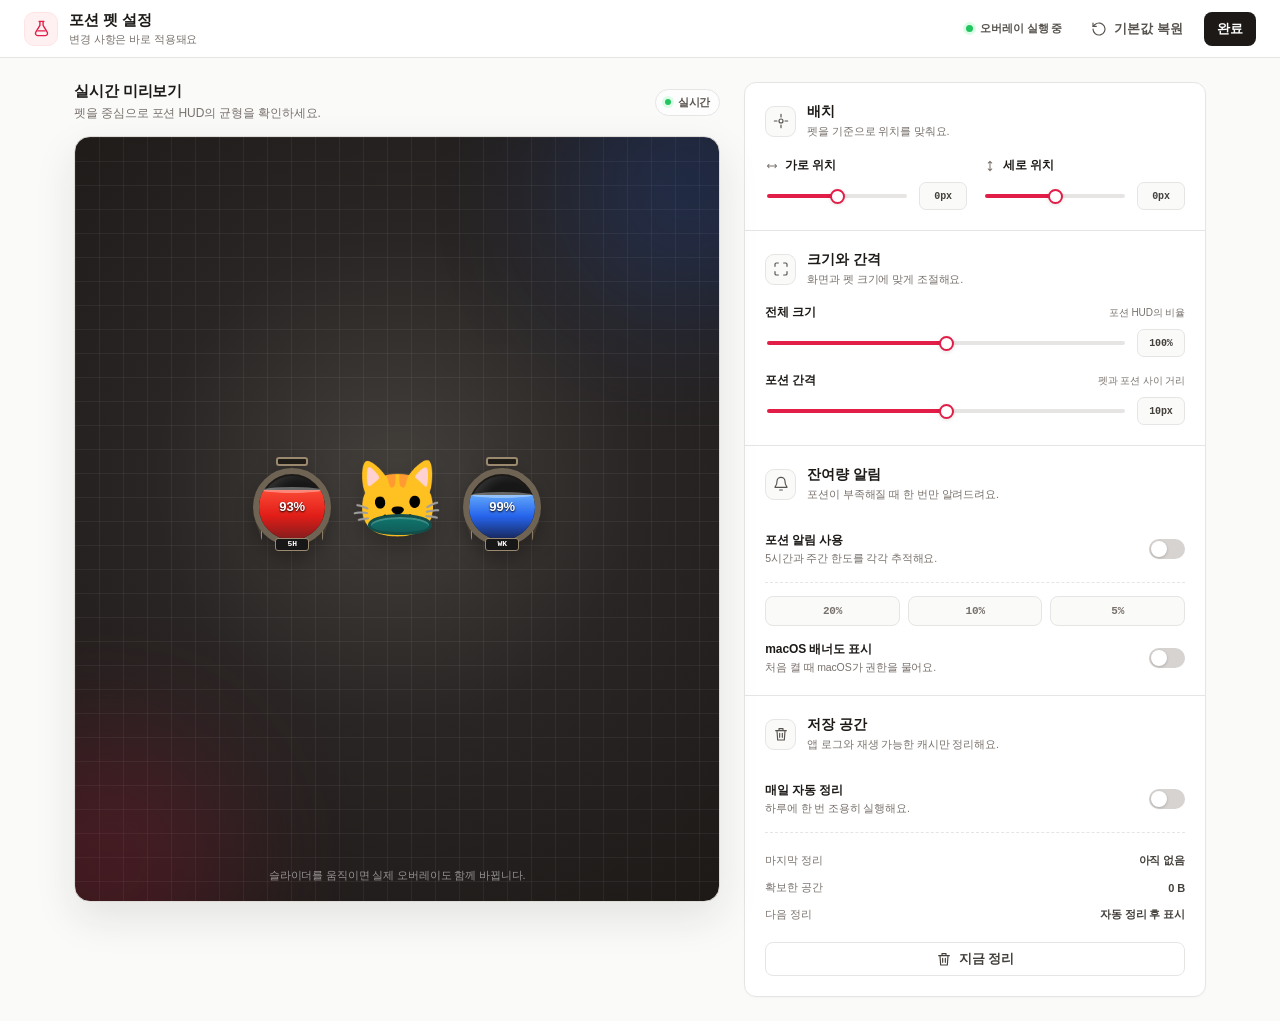
==== shared/settings/index.html @ e5335a34 "Launch Codex Pet HUD" ====
<!doctype html>
<html lang="ko">
<head>
  <meta charset="utf-8">
  <meta name="viewport" content="width=device-width, initial-scale=1">
  <title>포션 펫 설정</title>
  <link rel="stylesheet" href="app.css">
</head>
<body>
  <header class="toolbar">
    <div class="brand">
      <div class="brand-icon" aria-hidden="true">
        <svg viewBox="0 0 24 24"><path d="M9 3h6M10 3v5l-5.2 8.7A2.8 2.8 0 0 0 7.2 21h9.6a2.8 2.8 0 0 0 2.4-4.3L14 8V3"/><path d="M7.5 15h9"/></svg>
      </div>
      <div>
        <h1>포션 펫 설정</h1>
        <p>변경 사항은 바로 적용돼요</p>
      </div>
    </div>
    <div class="toolbar-actions">
      <span class="status-badge"><i></i> 오버레이 실행 중</span>
      <button class="button ghost" id="resetButton">
        <svg viewBox="0 0 24 24"><path d="M3 12a9 9 0 1 0 3-6.7L3 8"/><path d="M3 3v5h5"/></svg>
        기본값 복원
      </button>
      <button class="button primary" id="doneButton">완료</button>
    </div>
  </header>

  <main class="workspace">
    <section class="preview-column" aria-labelledby="previewTitle">
      <div class="section-heading">
        <div>
          <h2 id="previewTitle">실시간 미리보기</h2>
          <p>펫을 중심으로 포션 HUD의 균형을 확인하세요.</p>
        </div>
        <span class="live-badge"><span></span> 실시간</span>
      </div>

      <div class="preview-stage" id="previewStage">
        <div class="ambient ambient-one"></div>
        <div class="ambient ambient-two"></div>
        <div class="axis horizontal"></div>
        <div class="axis vertical"></div>
        <div class="hud-preview" id="hudPreview">
          <div class="potion potion-red">
            <div class="potion-cap"></div>
            <div class="potion-brace left"></div><div class="potion-brace right"></div>
            <div class="potion-glass"><div class="liquid"></div><span>93%</span></div>
            <b>5H</b>
          </div>
          <div class="pet-sprite" aria-label="포션 펫"></div>
          <div class="potion potion-blue">
            <div class="potion-cap"></div>
            <div class="potion-brace left"></div><div class="potion-brace right"></div>
            <div class="potion-glass"><div class="liquid"></div><span>99%</span></div>
            <b>WK</b>
          </div>
        </div>
        <p class="preview-hint">슬라이더를 움직이면 실제 오버레이도 함께 바뀝니다.</p>
      </div>
    </section>

    <aside class="settings-panel" aria-label="오버레이 설정">
      <section class="settings-section">
        <div class="section-title">
          <span class="icon"><svg viewBox="0 0 24 24"><circle cx="12" cy="12" r="3"/><path d="M12 2v4M12 18v4M2 12h4M18 12h4"/></svg></span>
          <div><h3>배치</h3><p>펫을 기준으로 위치를 맞춰요.</p></div>
        </div>

        <div class="field-grid">
          <div class="control-group">
            <label for="horizontalOffset"><svg viewBox="0 0 24 24"><path d="M4 12h16M7 9l-3 3 3 3M17 9l3 3-3 3"/></svg>가로 위치</label>
            <div class="slider-row"><input type="range" id="horizontalOffset" min="-400" max="400" step="1"><output id="horizontalOffsetValue">0px</output></div>
          </div>
          <div class="control-group">
            <label for="verticalOffset"><svg viewBox="0 0 24 24"><path d="M12 4v16M9 7l3-3 3 3M9 17l3 3 3-3"/></svg>세로 위치</label>
            <div class="slider-row"><input type="range" id="verticalOffset" min="-300" max="300" step="1"><output id="verticalOffsetValue">0px</output></div>
          </div>
        </div>
      </section>

      <section class="settings-section">
        <div class="section-title">
          <span class="icon"><svg viewBox="0 0 24 24"><path d="M8 3H5a2 2 0 0 0-2 2v3M16 3h3a2 2 0 0 1 2 2v3M8 21H5a2 2 0 0 1-2-2v-3M16 21h3a2 2 0 0 0 2-2v-3"/></svg></span>
          <div><h3>크기와 간격</h3><p>화면과 펫 크기에 맞게 조절해요.</p></div>
        </div>

        <div class="control-group wide">
          <label for="scale">전체 크기 <small>포션 HUD의 비율</small></label>
          <div class="slider-row"><input type="range" id="scale" min="50" max="180" step="5"><output id="scaleValue">100%</output></div>
        </div>
        <div class="control-group wide">
          <label for="potionGap">포션 간격 <small>펫과 포션 사이 거리</small></label>
          <div class="slider-row"><input type="range" id="potionGap" min="0" max="160" step="1"><output id="potionGapValue">10px</output></div>
        </div>
      </section>

      <section class="settings-section alerts">
        <div class="section-title">
          <span class="icon"><svg viewBox="0 0 24 24"><path d="M18 8a6 6 0 0 0-12 0c0 7-3 7-3 9h18c0-2-3-2-3-9"/><path d="M10 21h4"/></svg></span>
          <div><h3>잔여량 알림</h3><p>포션이 부족해질 때 한 번만 알려드려요.</p></div>
        </div>

        <label class="switch-row compact">
          <span><strong>포션 알림 사용</strong><small>5시간과 주간 한도를 각각 추적해요.</small></span>
          <input type="checkbox" id="usageAlertsEnabled"><i class="switch"></i>
        </label>

        <div class="threshold-options" id="thresholdOptions" aria-label="알림 기준">
          <label class="threshold-chip"><input type="checkbox" id="alert20"><span>20%</span></label>
          <label class="threshold-chip"><input type="checkbox" id="alert10"><span>10%</span></label>
          <label class="threshold-chip"><input type="checkbox" id="alert5"><span>5%</span></label>
        </div>

        <label class="switch-row native-alert-row">
          <span><strong>macOS 배너도 표시</strong><small>처음 켤 때 macOS가 권한을 물어요.</small></span>
          <input type="checkbox" id="nativeNotificationsEnabled"><i class="switch"></i>
        </label>
      </section>

      <section class="settings-section maintenance">
        <div class="section-title">
          <span class="icon"><svg viewBox="0 0 24 24"><path d="M4 7h16M10 11v6M14 11v6M6 7l1 14h10l1-14M9 7V4h6v3"/></svg></span>
          <div><h3>저장 공간</h3><p>앱 로그와 재생 가능한 캐시만 정리해요.</p></div>
        </div>

        <label class="switch-row compact">
          <span><strong>매일 자동 정리</strong><small>하루에 한 번 조용히 실행해요.</small></span>
          <input type="checkbox" id="autoCleanup"><i class="switch"></i>
        </label>
        <dl class="maintenance-stats">
          <div><dt>마지막 정리</dt><dd id="lastCleanup">아직 없음</dd></div>
          <div><dt>확보한 공간</dt><dd id="freedSpace">0 B</dd></div>
          <div><dt>다음 정리</dt><dd id="nextCleanup">자동 정리 후 표시</dd></div>
        </dl>
        <button class="button outline cleanup-button" id="cleanupButton">
          <svg viewBox="0 0 24 24"><path d="M4 7h16M10 11v6M14 11v6M6 7l1 14h10l1-14M9 7V4h6v3"/></svg>
          <span>지금 정리</span>
        </button>
      </section>
    </aside>
  </main>

  <div class="toast" id="toast" role="status"><span>✓</span><p>설정이 저장됐어요.</p></div>
  <script src="app.js"></script>
</body>
</html>
---- shared/settings/app.css ----
:root {
  color-scheme: light;
  --background: #fafaf9;
  --surface: #ffffff;
  --foreground: #1c1917;
  --muted: #78716c;
  --border: #e7e5e4;
  --accent: #e11d48;
  --accent-hover: #be123c;
  --ring: rgba(225, 29, 72, .18);
  --radius: 12px;
  font-family: "Noto Sans KR", -apple-system, BlinkMacSystemFont, "Apple SD Gothic Neo", "Segoe UI", sans-serif;
}

* { box-sizing: border-box; }
html, body { margin: 0; min-width: 820px; min-height: 600px; background: var(--background); color: var(--foreground); }
body { font-size: 13px; letter-spacing: -.01em; }
button, input { font: inherit; }
svg { width: 16px; height: 16px; fill: none; stroke: currentColor; stroke-width: 1.75; stroke-linecap: round; stroke-linejoin: round; }

.toolbar {
  height: 58px;
  display: flex;
  align-items: center;
  justify-content: space-between;
  padding: 0 24px;
  background: rgba(255,255,255,.92);
  border-bottom: 1px solid var(--border);
  backdrop-filter: blur(20px);
  position: sticky;
  top: 0;
  z-index: 10;
}

.brand, .toolbar-actions, .section-heading, .section-title, .slider-row, .switch-row { display: flex; align-items: center; }
.brand { gap: 11px; }
.brand-icon { width: 34px; height: 34px; display: grid; place-items: center; border-radius: 10px; background: #fff1f2; color: var(--accent); border: 1px solid #ffe4e6; }
.brand-icon svg { width: 19px; height: 19px; }
h1, h2, h3, p { margin: 0; }
h1 { font-size: 15px; font-weight: 720; }
.brand p { margin-top: 2px; font-size: 11px; color: var(--muted); }
.toolbar-actions { gap: 8px; }

.status-badge, .live-badge { display: inline-flex; align-items: center; gap: 7px; white-space: nowrap; color: #57534e; font-size: 11px; font-weight: 600; }
.status-badge i, .live-badge span { width: 7px; height: 7px; border-radius: 50%; background: #22c55e; box-shadow: 0 0 0 3px #dcfce7; }
.status-badge { margin-right: 8px; }
.live-badge { padding: 5px 9px; border: 1px solid var(--border); border-radius: 999px; background: rgba(255,255,255,.72); }
.live-badge span { width: 6px; height: 6px; }

.button { height: 34px; display: inline-flex; align-items: center; justify-content: center; gap: 7px; border-radius: 8px; border: 1px solid transparent; padding: 0 12px; cursor: pointer; font-weight: 650; transition: background .16s ease, border-color .16s ease, transform .16s ease; }
.button:active { transform: scale(.98); }
.button.primary { color: white; background: var(--foreground); }
.button.primary:hover { background: #292524; }
.button.ghost { background: transparent; color: #57534e; }
.button.ghost:hover { background: #f5f5f4; }
.button.outline { background: white; border-color: var(--border); color: #44403c; }
.button.outline:hover { background: #fafaf9; border-color: #d6d3d1; }

.workspace { display: grid; grid-template-columns: minmax(0, 7fr) minmax(340px, 5fr); gap: 24px; max-width: 1180px; margin: 0 auto; padding: 24px; min-height: calc(100vh - 58px); }
.preview-column { min-width: 0; }
.section-heading { justify-content: space-between; margin-bottom: 14px; }
.section-heading h2 { font-size: 15px; font-weight: 700; }
.section-heading p { color: var(--muted); font-size: 12px; margin-top: 4px; }

.preview-stage {
  height: calc(100vh - 134px);
  min-height: 490px;
  position: sticky;
  top: 82px;
  overflow: hidden;
  border: 1px solid #dedbd7;
  border-radius: 16px;
  background:
    linear-gradient(rgba(255,255,255,.055) 1px, transparent 1px),
    linear-gradient(90deg, rgba(255,255,255,.055) 1px, transparent 1px),
    radial-gradient(circle at 50% 45%, #44403c 0, #292524 46%, #1c1917 100%);
  background-size: 24px 24px, 24px 24px, auto;
  box-shadow: 0 16px 42px rgba(28,25,23,.10);
  isolation: isolate;
}
.ambient { position: absolute; width: 260px; height: 260px; border-radius: 50%; filter: blur(70px); opacity: .22; z-index: -1; }
.ambient-one { background: #e11d48; left: -100px; bottom: -90px; }
.ambient-two { background: #2563eb; right: -100px; top: -80px; }
.axis { position: absolute; opacity: 0; background: rgba(255,255,255,.2); transition: opacity .2s ease; }
.preview-stage.adjusting .axis { opacity: 1; }
.axis.horizontal { height: 1px; left: 12%; right: 12%; top: 50%; }
.axis.vertical { width: 1px; top: 12%; bottom: 12%; left: 50%; }

.hud-preview { --scale: 1; --gap: 10px; position: absolute; left: 50%; top: 48%; display: flex; align-items: center; gap: var(--gap); transform: translate(-50%, -50%) scale(var(--scale)); transform-origin: center; transition: transform .18s cubic-bezier(.2,.8,.2,1), gap .18s ease; }
.pet-sprite { width: 112px; height: 112px; flex: 0 0 auto; display: grid; place-items: center; position: relative; filter: drop-shadow(0 10px 12px rgba(0,0,0,.28)); }
.pet-sprite::before { content: "🐱"; font-size: 76px; line-height: 1; transform: translateY(-4px); }
.pet-sprite::after { content: ""; position: absolute; width: 58px; height: 15px; left: 27px; top: 66px; border-radius: 50% 50% 44% 44%; background: linear-gradient(#0f766e, #115e59); border: 3px solid #134e4a; box-shadow: inset 0 2px rgba(255,255,255,.2); }
.potion { width: 78px; height: 94px; position: relative; flex: 0 0 auto; filter: drop-shadow(0 9px 9px rgba(0,0,0,.28)); }
.potion-cap { position: absolute; width: 32px; height: 9px; left: 23px; top: 0; border: 2px solid #9a896f; background: #201d19; border-radius: 3px; z-index: 3; }
.potion-glass { position: absolute; inset: 11px 0 5px; border-radius: 50%; overflow: hidden; border: 6px solid #6f6453; box-shadow: inset 0 0 0 2px #1c1917, inset 8px 2px 10px rgba(255,255,255,.12); background: #171717; z-index: 2; }
.potion-glass .liquid { position: absolute; left: 0; right: 0; bottom: 0; height: 76%; }
.potion-red .liquid { background: linear-gradient(#fb4934, #e11d18 52%, #7f1d1d); }
.potion-blue .liquid { height: 68%; background: linear-gradient(#60a5fa, #2563eb 48%, #172554); }
.potion-glass .liquid::before { content: ""; position: absolute; left: 3px; right: 3px; top: -3px; height: 6px; border-radius: 50%; background: rgba(255,255,255,.35); }
.potion-glass span { position: absolute; inset: 0; display: grid; place-items: center; color: white; font-size: 13px; font-weight: 800; text-shadow: 0 1px 2px #000; z-index: 2; }
.potion b { position: absolute; width: 34px; height: 13px; left: 22px; bottom: 0; display: grid; place-items: center; border-radius: 3px; background: #171717; color: white; border: 1px solid #9a896f; font: 800 8px/1 ui-monospace, SFMono-Regular, Menlo, monospace; z-index: 4; }
.potion-brace { position: absolute; width: 12px; height: 58px; top: 26px; background: #40392f; border: 1px solid #9a896f; z-index: 1; }
.potion-brace.left { left: -3px; clip-path: polygon(100% 0, 35% 28%, 45% 68%, 100% 100%); }
.potion-brace.right { right: -3px; clip-path: polygon(0 0, 65% 28%, 55% 68%, 0 100%); }
.preview-hint { position: absolute; left: 0; right: 0; bottom: 18px; text-align: center; color: rgba(255,255,255,.52); font-size: 11px; }

.settings-panel { align-self: start; background: var(--surface); border: 1px solid var(--border); border-radius: var(--radius); box-shadow: 0 1px 2px rgba(28,25,23,.025); overflow: hidden; }
.settings-section { padding: 20px; border-bottom: 1px solid var(--border); }
.settings-section:last-child { border-bottom: 0; }
.section-title { gap: 11px; margin-bottom: 18px; }
.section-title .icon { width: 31px; height: 31px; display: grid; place-items: center; color: #57534e; border: 1px solid var(--border); border-radius: 9px; background: #fafaf9; }
.section-title h3 { font-size: 14px; font-weight: 720; }
.section-title p { margin-top: 3px; font-size: 11px; color: var(--muted); }

.switch-row { justify-content: space-between; gap: 16px; cursor: pointer; }
.switch-row strong { display: block; font-size: 12px; font-weight: 650; }
.switch-row small { display: block; color: var(--muted); font-size: 10.5px; margin-top: 3px; }
.switch-row input { position: absolute; opacity: 0; pointer-events: none; }
.switch { width: 36px; height: 20px; flex: 0 0 auto; border-radius: 999px; background: #d6d3d1; padding: 2px; transition: .18s ease; }
.switch::after { content: ""; display: block; width: 16px; height: 16px; border-radius: 50%; background: white; box-shadow: 0 1px 3px rgba(0,0,0,.2); transition: transform .18s ease; }
.switch-row input:checked + .switch { background: var(--accent); }
.switch-row input:checked + .switch::after { transform: translateX(16px); }
.switch-row.compact { padding: 12px 0 16px; border-bottom: 1px dashed var(--border); }
.threshold-options { display: grid; grid-template-columns: repeat(3, 1fr); gap: 8px; margin: 13px 0; }
.threshold-chip { cursor: pointer; }
.threshold-chip input { position: absolute; opacity: 0; pointer-events: none; }
.threshold-chip span { height: 30px; display: grid; place-items: center; border: 1px solid var(--border); border-radius: 8px; background: #fafaf9; color: #78716c; font: 700 11px ui-monospace, SFMono-Regular, Menlo, monospace; transition: .16s ease; }
.threshold-chip input:checked + span { border-color: #a855f7; background: #faf5ff; color: #7e22ce; box-shadow: inset 0 0 0 1px rgba(168,85,247,.12); }
.threshold-options.disabled { opacity: .42; pointer-events: none; }
.native-alert-row { padding-top: 2px; }

.field-grid { display: grid; grid-template-columns: 1fr 1fr; gap: 16px; margin-top: 19px; }
.control-group.wide { margin-top: 16px; }
.control-group label { display: flex; align-items: center; gap: 6px; margin-bottom: 9px; font-size: 11.5px; font-weight: 650; }
.control-group label svg { width: 14px; height: 14px; color: #78716c; }
.control-group label small { margin-left: auto; color: var(--muted); font-size: 10px; font-weight: 450; }
.slider-row { gap: 10px; }
input[type="range"] { width: 100%; appearance: none; height: 4px; border-radius: 999px; background: linear-gradient(90deg, var(--accent) var(--value, 50%), #e7e5e4 var(--value, 50%)); outline: none; }
input[type="range"]::-webkit-slider-thumb { appearance: none; width: 15px; height: 15px; border-radius: 50%; background: white; border: 2px solid var(--accent); box-shadow: 0 1px 4px rgba(0,0,0,.12); cursor: grab; }
input[type="range"]:focus-visible::-webkit-slider-thumb { box-shadow: 0 0 0 4px var(--ring); }
output { min-width: 48px; height: 28px; display: grid; place-items: center; border: 1px solid var(--border); border-radius: 7px; background: #fafaf9; color: #44403c; font: 650 10px ui-monospace, SFMono-Regular, Menlo, monospace; }

.maintenance-stats { margin: 14px 0; }
.maintenance-stats div { display: flex; align-items: center; justify-content: space-between; padding: 6px 0; }
.maintenance-stats dt { color: var(--muted); font-size: 11px; }
.maintenance-stats dd { margin: 0; color: #44403c; font-size: 11px; font-weight: 650; }
.cleanup-button { width: 100%; }
.cleanup-button.loading svg { animation: spin .8s linear infinite; }

.toast { position: fixed; left: 50%; bottom: 22px; transform: translate(-50%, 16px); display: flex; align-items: center; gap: 9px; padding: 10px 14px; border-radius: 9px; background: #1c1917; color: white; box-shadow: 0 12px 32px rgba(0,0,0,.18); opacity: 0; pointer-events: none; transition: .2s ease; z-index: 20; }
.toast.show { opacity: 1; transform: translate(-50%, 0); }
.toast span { width: 18px; height: 18px; display: grid; place-items: center; border-radius: 50%; background: #22c55e; font-size: 11px; }
.toast p { font-size: 11.5px; font-weight: 600; }

@keyframes spin { to { transform: rotate(360deg); } }
@media (max-width: 900px) {
  .workspace { grid-template-columns: 1fr 350px; gap: 16px; padding: 16px; }
  .toolbar { padding: 0 16px; }
}
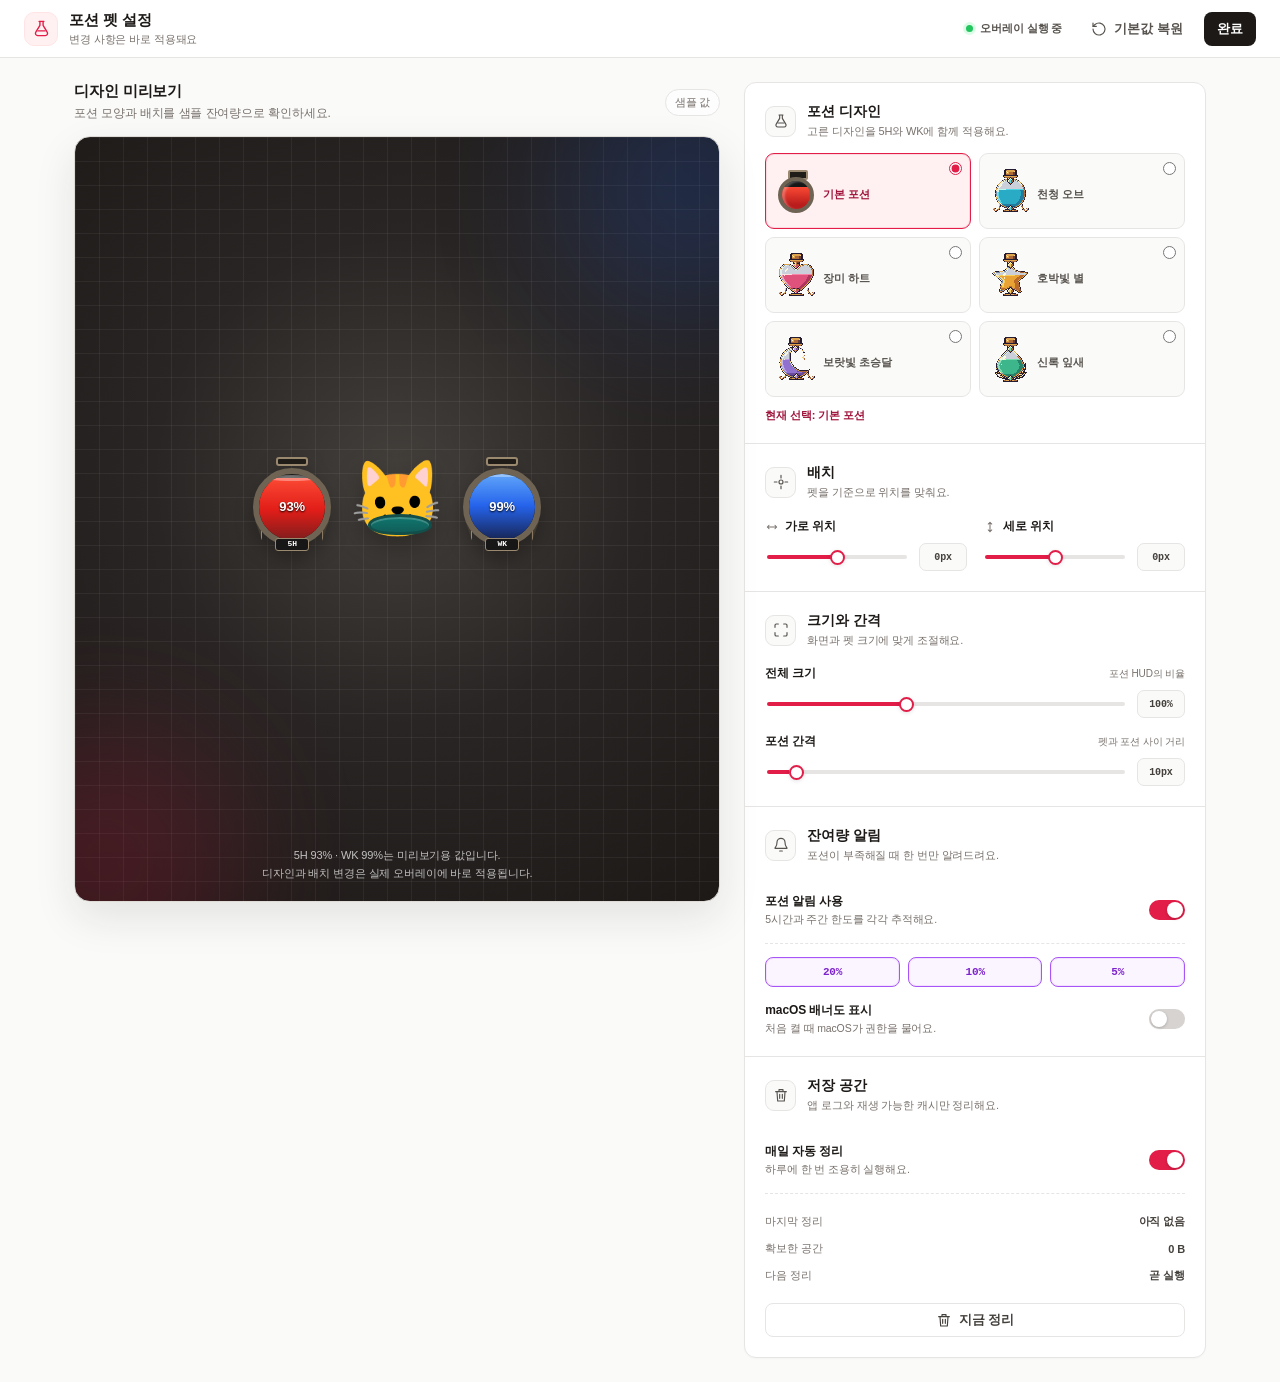
==== commit a577bfd0: "feat: macOS 포션 선택 연결 및 v0.1.11 릴리즈 준비" ====
--- a/shared/settings/index.html
+++ b/shared/settings/index.html
@@ -31,10 +31,10 @@
     <section class="preview-column" aria-labelledby="previewTitle">
       <div class="section-heading">
         <div>
-          <h2 id="previewTitle">실시간 미리보기</h2>
-          <p>펫을 중심으로 포션 HUD의 균형을 확인하세요.</p>
+          <h2 id="previewTitle">디자인 미리보기</h2>
+          <p>포션 모양과 배치를 샘플 잔여량으로 확인하세요.</p>
         </div>
-        <span class="live-badge"><span></span> 실시간</span>
+        <span class="sample-badge">샘플 값</span>
       </div>
 
       <div class="preview-stage" id="previewStage">
@@ -47,6 +47,8 @@
             <div class="potion-cap"></div>
             <div class="potion-brace left"></div><div class="potion-brace right"></div>
             <div class="potion-glass"><div class="liquid"></div><span>93%</span></div>
+            <div class="potion-art" aria-hidden="true"><div class="potion-mask"><div class="liquid"></div></div><img class="potion-frame" alt=""></div>
+            <span class="potion-sample">93%</span>
             <b>5H</b>
           </div>
           <div class="pet-sprite" aria-label="포션 펫"></div>
@@ -54,14 +56,50 @@
             <div class="potion-cap"></div>
             <div class="potion-brace left"></div><div class="potion-brace right"></div>
             <div class="potion-glass"><div class="liquid"></div><span>99%</span></div>
+            <div class="potion-art" aria-hidden="true"><div class="potion-mask"><div class="liquid"></div></div><img class="potion-frame" alt=""></div>
+            <span class="potion-sample">99%</span>
             <b>WK</b>
           </div>
         </div>
-        <p class="preview-hint">슬라이더를 움직이면 실제 오버레이도 함께 바뀝니다.</p>
+        <p class="preview-hint">5H 93% · WK 99%는 미리보기용 값입니다.<br>디자인과 배치 변경은 실제 오버레이에 바로 적용됩니다.</p>
       </div>
     </section>
 
     <aside class="settings-panel" aria-label="오버레이 설정">
+      <section class="settings-section potion-selection" aria-labelledby="potionStyleTitle">
+        <div class="section-title">
+          <span class="icon"><svg viewBox="0 0 24 24"><path d="M9 3h6M10 3v5l-5.2 8.7A2.8 2.8 0 0 0 7.2 21h9.6a2.8 2.8 0 0 0 2.4-4.3L14 8V3"/><path d="M7.5 15h9"/></svg></span>
+          <div><h3 id="potionStyleTitle">포션 디자인</h3><p>고른 디자인을 5H와 WK에 함께 적용해요.</p></div>
+        </div>
+        <fieldset class="potion-options">
+          <legend class="visually-hidden">포션 디자인 선택</legend>
+          <label class="potion-option">
+            <input type="radio" name="potionStyle" value="classic" checked>
+            <span class="potion-card"><span class="classic-thumbnail" aria-hidden="true"><span></span></span><span>기본 포션</span></span>
+          </label>
+          <label class="potion-option">
+            <input type="radio" name="potionStyle" value="celestial-orb">
+            <span class="potion-card"><img src="potions/celestial-orb.png" alt="" width="48" height="48"><span>천청 오브</span></span>
+          </label>
+          <label class="potion-option">
+            <input type="radio" name="potionStyle" value="rose-heart">
+            <span class="potion-card"><img src="potions/rose-heart.png" alt="" width="48" height="48"><span>장미 하트</span></span>
+          </label>
+          <label class="potion-option">
+            <input type="radio" name="potionStyle" value="amber-star">
+            <span class="potion-card"><img src="potions/amber-star.png" alt="" width="48" height="48"><span>호박빛 별</span></span>
+          </label>
+          <label class="potion-option">
+            <input type="radio" name="potionStyle" value="lunar-crescent">
+            <span class="potion-card"><img src="potions/lunar-crescent.png" alt="" width="48" height="48"><span>보랏빛 초승달</span></span>
+          </label>
+          <label class="potion-option">
+            <input type="radio" name="potionStyle" value="verdant-leaf">
+            <span class="potion-card"><img src="potions/verdant-leaf.png" alt="" width="48" height="48"><span>신록 잎새</span></span>
+          </label>
+        </fieldset>
+        <p class="selected-potion" id="selectedPotionStyle" aria-live="polite">현재 선택: 기본 포션</p>
+      </section>
       <section class="settings-section">
         <div class="section-title">
           <span class="icon"><svg viewBox="0 0 24 24"><circle cx="12" cy="12" r="3"/><path d="M12 2v4M12 18v4M2 12h4M18 12h4"/></svg></span>
@@ -143,6 +181,7 @@
   </main>
 
   <div class="toast" id="toast" role="status"><span>✓</span><p>설정이 저장됐어요.</p></div>
+  <script src="potion-masks.js"></script>
   <script src="app.js"></script>
 </body>
 </html>
--- a/shared/settings/app.css
+++ b/shared/settings/app.css
@@ -13,7 +13,7 @@
 }
 
 * { box-sizing: border-box; }
-html, body { margin: 0; min-width: 820px; min-height: 600px; background: var(--background); color: var(--foreground); }
+html, body { margin: 0; min-width: 360px; min-height: 600px; background: var(--background); color: var(--foreground); }
 body { font-size: 13px; letter-spacing: -.01em; }
 button, input { font: inherit; }
 svg { width: 16px; height: 16px; fill: none; stroke: currentColor; stroke-width: 1.75; stroke-linecap: round; stroke-linejoin: round; }
@@ -44,7 +44,8 @@
 .status-badge, .live-badge { display: inline-flex; align-items: center; gap: 7px; white-space: nowrap; color: #57534e; font-size: 11px; font-weight: 600; }
 .status-badge i, .live-badge span { width: 7px; height: 7px; border-radius: 50%; background: #22c55e; box-shadow: 0 0 0 3px #dcfce7; }
 .status-badge { margin-right: 8px; }
-.live-badge { padding: 5px 9px; border: 1px solid var(--border); border-radius: 999px; background: rgba(255,255,255,.72); }
+.live-badge, .sample-badge { padding: 5px 9px; border: 1px solid var(--border); border-radius: 999px; background: rgba(255,255,255,.72); }
+.sample-badge { flex-shrink: 0; color: var(--muted); font-size: 11px; }
 .live-badge span { width: 6px; height: 6px; }
 
 .button { height: 34px; display: inline-flex; align-items: center; justify-content: center; gap: 7px; border-radius: 8px; border: 1px solid transparent; padding: 0 12px; cursor: pointer; font-weight: 650; transition: background .16s ease, border-color .16s ease, transform .16s ease; }
@@ -102,7 +103,16 @@
 .potion-brace { position: absolute; width: 12px; height: 58px; top: 26px; background: #40392f; border: 1px solid #9a896f; z-index: 1; }
 .potion-brace.left { left: -3px; clip-path: polygon(100% 0, 35% 28%, 45% 68%, 100% 100%); }
 .potion-brace.right { right: -3px; clip-path: polygon(0 0, 65% 28%, 55% 68%, 0 100%); }
-.preview-hint { position: absolute; left: 0; right: 0; bottom: 18px; text-align: center; color: rgba(255,255,255,.52); font-size: 11px; }
+.preview-hint { position: absolute; left: 16px; right: 16px; bottom: 18px; text-align: center; color: rgba(255,255,255,.72); font-size: 11px; line-height: 1.7; }
+.potion-art, .potion-sample { display: none; }
+.potion.styled { width: 96px; height: 128px; }
+.potion.styled .potion-cap, .potion.styled .potion-brace, .potion.styled .potion-glass { display: none; }
+.potion.styled .potion-art { display: block; position: absolute; width: 96px; height: 96px; left: 0; top: 0; }
+.potion-mask { position: absolute; inset: 0; background: #171717; -webkit-mask-image: var(--potion-mask); mask-image: var(--potion-mask); -webkit-mask-size: 96px 96px; mask-size: 96px 96px; -webkit-mask-repeat: no-repeat; mask-repeat: no-repeat; }
+.potion-mask .liquid { position: absolute; left: 0; right: 0; }
+.potion-frame { position: absolute; inset: 0; width: 96px; height: 96px; image-rendering: pixelated; }
+.potion.styled .potion-sample { display: block; position: absolute; top: 98px; width: 100%; color: white; text-align: center; font: 800 13px/16px ui-monospace, SFMono-Regular, Menlo, monospace; text-shadow: 0 1px 3px #000; }
+.potion.styled b { left: 31px; }
 
 .settings-panel { align-self: start; background: var(--surface); border: 1px solid var(--border); border-radius: var(--radius); box-shadow: 0 1px 2px rgba(28,25,23,.025); overflow: hidden; }
 .settings-section { padding: 20px; border-bottom: 1px solid var(--border); }
@@ -111,6 +121,22 @@
 .section-title .icon { width: 31px; height: 31px; display: grid; place-items: center; color: #57534e; border: 1px solid var(--border); border-radius: 9px; background: #fafaf9; }
 .section-title h3 { font-size: 14px; font-weight: 720; }
 .section-title p { margin-top: 3px; font-size: 11px; color: var(--muted); }
+
+.visually-hidden { position: absolute; width: 1px; height: 1px; margin: -1px; padding: 0; overflow: hidden; clip-path: inset(50%); white-space: nowrap; border: 0; }
+.potion-selection .section-title { margin-bottom: 14px; }
+.potion-options { display: grid; grid-template-columns: repeat(2, minmax(0, 1fr)); gap: 8px; border: 0; padding: 0; margin: 0; min-width: 0; }
+.potion-option { position: relative; cursor: pointer; min-width: 0; }
+.potion-option input { position: absolute; right: 9px; top: 9px; margin: 0; width: 13px; height: 13px; accent-color: var(--accent); z-index: 1; }
+.potion-card { min-height: 76px; display: flex; align-items: center; gap: 3px; padding: 10px 6px; border: 1px solid var(--border); border-radius: 9px; background: #fafaf9; color: #57534e; font-size: 11px; font-weight: 650; transition: background .16s ease, border-color .16s ease; }
+.potion-card > img, .classic-thumbnail { flex: 0 0 48px; width: 48px; height: 48px; image-rendering: pixelated; }
+.potion-card > span:last-child { padding-top: 6px; }
+.potion-option:hover .potion-card { border-color: #d6d3d1; background: #f5f5f4; }
+.potion-option input:checked + .potion-card { background: #fff1f2; border-color: var(--accent); color: #9f1239; box-shadow: inset 0 0 0 1px rgba(225,29,72,.12); }
+.potion-option input:focus-visible + .potion-card { outline: 2px dashed #475569; outline-offset: 2px; }
+.classic-thumbnail { position: relative; }
+.classic-thumbnail::before { content: ""; position: absolute; width: 16px; height: 6px; top: 3px; left: 16px; background: #201d19; border: 2px solid #9a896f; border-radius: 2px; }
+.classic-thumbnail > span { position: absolute; left: 6px; top: 10px; width: 36px; height: 36px; border: 4px solid #6f6453; border-radius: 50%; background: linear-gradient(#171717 20%, #fb4934 21%, #b91c1c 85%); box-shadow: inset 3px 1px 2px rgba(255,255,255,.25); }
+.selected-potion { margin-top: 11px; font-size: 11px; color: #9f1239; font-weight: 600; }
 
 .switch-row { justify-content: space-between; gap: 16px; cursor: pointer; }
 .switch-row strong { display: block; font-size: 12px; font-weight: 650; }
@@ -157,3 +183,17 @@
   .workspace { grid-template-columns: 1fr 350px; gap: 16px; padding: 16px; }
   .toolbar { padding: 0 16px; }
 }
+@media (max-width: 760px) {
+  .workspace { grid-template-columns: minmax(0, 1fr); }
+  .settings-panel { grid-row: 1; }
+  .preview-stage { position: relative; top: auto; height: 360px; min-height: 320px; }
+  .status-badge { display: none; }
+  .toolbar { padding: 0 12px; gap: 8px; }
+  .toolbar-actions { gap: 3px; }
+  .button { padding: 0 8px; }
+  .button.ghost svg { display: none; }
+  .brand-icon { display: none; }
+}
+@media (prefers-reduced-motion: reduce) {
+  *, *::before, *::after { transition: none !important; animation: none !important; }
+}
